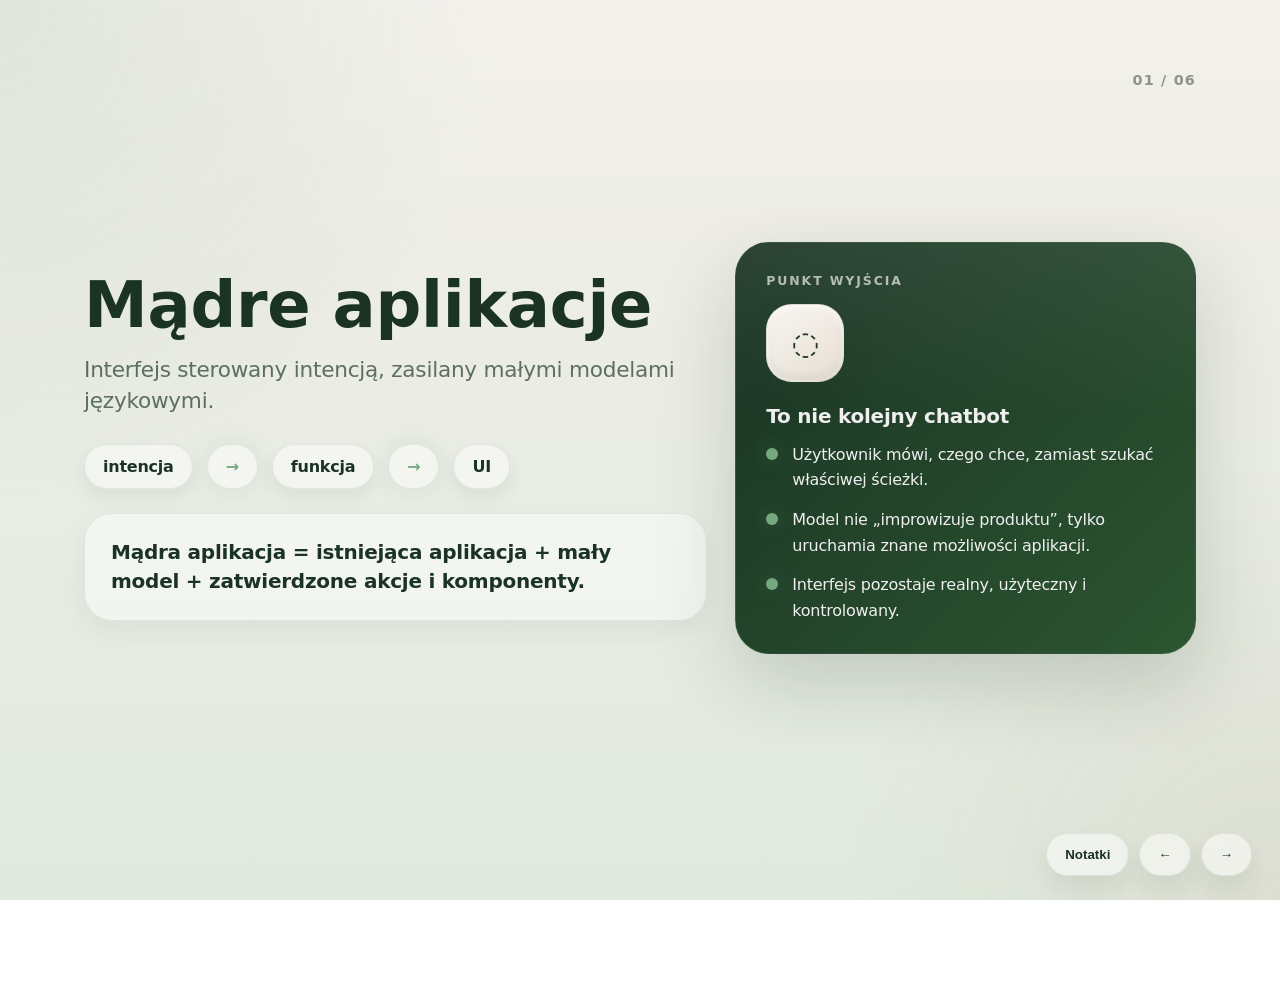
==== slides/index.html @ 8d1009f6 "Add language switcher and Polish slides deck with demo video" ====
<!doctype html>
<html lang="pl">
    <head>
        <meta charset="UTF-8" />
        <meta name="viewport" content="width=device-width, initial-scale=1.0" />
        <title>Mądre aplikacje | Slajdy meetup</title>
        <style>
            :root {
                --deep-moss: #1a3324;
                --forest-green: #2c5530;
                --burnished-copper: #9c5f32;
                --crisp-sage: #76a880;
                --warm-cream: #f2efe9;
                --sage-cream: #e1eadf;
                --text-light: #efefef;
                --text-dark: #16241b;
                --text-muted: rgba(26, 51, 36, 0.68);
                --glass: rgba(255, 255, 255, 0.35);
                --glass-strong: rgba(255, 255, 255, 0.56);
                --shadow-soft: 0 20px 50px rgba(26, 51, 36, 0.12);
                --shadow-deep: 0 30px 80px rgba(26, 51, 36, 0.18);
                --bg-gradient: linear-gradient(180deg, var(--warm-cream) 0%, var(--sage-cream) 100%);
                --canopy-gradient: linear-gradient(135deg, var(--deep-moss) 0%, var(--forest-green) 100%);
            }

            * {
                box-sizing: border-box;
                margin: 0;
                padding: 0;
            }

            html,
            body {
                width: 100%;
                height: 100%;
                overflow: hidden;
            }

            body {
                font-family: Inter, ui-sans-serif, system-ui, -apple-system, BlinkMacSystemFont, "Segoe UI", sans-serif;
                color: var(--text-dark);
                background: var(--bg-gradient);
                letter-spacing: -0.015em;
            }

            body::before {
                content: "";
                position: fixed;
                inset: 0;
                background:
                    radial-gradient(circle at top left, rgba(118, 168, 128, 0.15), transparent 32%),
                    radial-gradient(circle at bottom right, rgba(156, 95, 50, 0.08), transparent 28%),
                    linear-gradient(180deg, rgba(255, 255, 255, 0.16), transparent 30%);
                pointer-events: none;
            }

            .deck {
                position: relative;
                width: 100%;
                height: 100%;
            }

            .slide {
                position: absolute;
                inset: 0;
                padding: 72px 84px 100px;
                display: grid;
                grid-template-rows: auto 1fr auto;
                opacity: 0;
                transform: translateX(32px) scale(0.985);
                pointer-events: none;
                transition: opacity 0.35s ease, transform 0.35s ease;
            }

            .slide.active {
                opacity: 1;
                transform: translateX(0) scale(1);
                pointer-events: auto;
            }

            .slide-content {
                min-height: 0;
            }

            .slide-header {
                display: flex;
                align-items: center;
                justify-content: space-between;
                margin-bottom: 36px;
            }

            .slide-header.compact {
                justify-content: flex-end;
            }

            .eyebrow {
                display: inline-flex;
                align-items: center;
                gap: 12px;
                padding: 10px 18px;
                border-radius: 999px;
                background: rgba(255, 255, 255, 0.42);
                backdrop-filter: blur(16px);
                -webkit-backdrop-filter: blur(16px);
                border: 1px solid rgba(26, 51, 36, 0.1);
                box-shadow: 0 12px 30px rgba(26, 51, 36, 0.08);
                font-size: 0.8rem;
                font-weight: 700;
                text-transform: uppercase;
                letter-spacing: 0.14em;
                color: rgba(26, 51, 36, 0.7);
            }

            .eyebrow::before {
                content: "";
                width: 10px;
                height: 10px;
                border-radius: 50%;
                background: linear-gradient(135deg, var(--crisp-sage), #8db899);
                box-shadow: 0 0 18px rgba(118, 168, 128, 0.35);
            }

            .slide-counter {
                font-size: 0.9rem;
                font-weight: 700;
                color: rgba(26, 51, 36, 0.48);
                letter-spacing: 0.08em;
            }

            .hero-grid,
            .split-grid,
            .architecture-grid,
            .spec-grid,
            .closing-grid {
                display: grid;
                gap: 28px;
                min-height: 0;
            }

            .hero-grid {
                grid-template-columns: 1.15fr 0.85fr;
                align-items: center;
            }

            .split-grid,
            .architecture-grid,
            .spec-grid,
            .closing-grid {
                grid-template-columns: 1fr 1fr;
                align-items: stretch;
            }

            .title {
                font-size: clamp(3rem, 5vw, 5.4rem);
                line-height: 0.95;
                font-weight: 800;
                color: var(--deep-moss);
                max-width: 760px;
            }

            .subtitle {
                margin-top: 18px;
                font-size: 1.35rem;
                line-height: 1.45;
                color: var(--text-muted);
                max-width: 760px;
            }

            .formula {
                margin-top: 28px;
                display: inline-flex;
                flex-wrap: wrap;
                gap: 14px;
                align-items: center;
                font-size: 1rem;
                font-weight: 700;
                color: var(--deep-moss);
            }

            .formula span,
            .tag,
            .metric,
            .step-pill,
            .spec-pill {
                padding: 12px 18px;
                border-radius: 999px;
                background: rgba(255, 255, 255, 0.46);
                border: 1px solid rgba(26, 51, 36, 0.08);
                box-shadow: 0 8px 18px rgba(26, 51, 36, 0.07);
                backdrop-filter: blur(12px);
                -webkit-backdrop-filter: blur(12px);
            }

            .formula .accent,
            .good,
            .good-chip {
                color: var(--crisp-sage);
                box-shadow: 0 0 22px rgba(118, 168, 128, 0.18);
            }

            .bad,
            .bad-chip {
                color: var(--burnished-copper);
            }

            .glass-card,
            .frost-card {
                border-radius: 34px;
                padding: 30px;
                background: var(--glass);
                border: 1px solid rgba(255, 255, 255, 0.65);
                backdrop-filter: blur(24px);
                -webkit-backdrop-filter: blur(24px);
                box-shadow: var(--shadow-soft);
            }

            .frost-card {
                background: var(--glass-strong);
            }

            .canopy-card,
            .code-block,
            .demo-shell {
                border-radius: 34px;
                padding: 30px;
                background: var(--canopy-gradient);
                color: var(--text-light);
                border: 1px solid rgba(118, 168, 128, 0.2);
                box-shadow: var(--shadow-deep);
                position: relative;
                overflow: hidden;
            }

            .canopy-card::before,
            .code-block::before,
            .demo-shell::before {
                content: "";
                position: absolute;
                inset: 0;
                background: linear-gradient(180deg, rgba(255, 255, 255, 0.08), transparent 42%);
                pointer-events: none;
            }

            .card-title {
                font-size: 1.25rem;
                font-weight: 700;
                margin-bottom: 14px;
            }

            .card-text,
            .list,
            .mini-list li,
            .spec-list li {
                font-size: 1rem;
                line-height: 1.6;
            }

            .card-text-muted {
                color: rgba(239, 239, 239, 0.72);
            }

            .list,
            .mini-list,
            .spec-list {
                list-style: none;
                display: grid;
                gap: 14px;
            }

            .list li,
            .mini-list li,
            .spec-list li {
                display: flex;
                gap: 14px;
                align-items: flex-start;
            }

            .list li::before,
            .mini-list li::before,
            .spec-list li::before {
                content: "";
                width: 12px;
                height: 12px;
                border-radius: 50%;
                margin-top: 6px;
                flex-shrink: 0;
                background: var(--crisp-sage);
                box-shadow: 0 0 18px rgba(118, 168, 128, 0.28);
            }

            .bad-list li::before {
                background: var(--burnished-copper);
                box-shadow: none;
            }

            .stone-icon {
                width: 78px;
                height: 78px;
                border-radius: 26px;
                background: linear-gradient(145deg, #f8f5f0, #e6ddd1);
                border: 1px solid rgba(26, 51, 36, 0.06);
                box-shadow:
                    inset 0 2px 6px rgba(255, 255, 255, 0.8),
                    inset 0 -4px 10px rgba(26, 51, 36, 0.08),
                    0 16px 32px rgba(26, 51, 36, 0.12);
                display: grid;
                place-items: center;
                font-size: 2rem;
                color: var(--deep-moss);
                margin-bottom: 22px;
            }

            .stone-icon.small {
                width: 58px;
                height: 58px;
                border-radius: 20px;
                font-size: 1.45rem;
                margin-bottom: 0;
            }

            .comparison-columns {
                display: grid;
                grid-template-columns: 1fr 1fr;
                gap: 26px;
            }

            .comparison-title,
            .panel-label,
            .spec-label,
            .section-label {
                font-size: 0.78rem;
                font-weight: 800;
                letter-spacing: 0.15em;
                text-transform: uppercase;
                margin-bottom: 16px;
            }

            .panel-label,
            .spec-label,
            .section-label {
                color: rgba(239, 239, 239, 0.7);
            }

            .comparison-title.bad {
                color: var(--burnished-copper);
            }

            .comparison-title.good {
                color: var(--crisp-sage);
            }

            .path-steps {
                display: grid;
                gap: 14px;
                margin-top: 8px;
            }

            .path-step {
                display: flex;
                align-items: center;
                justify-content: space-between;
                gap: 18px;
                padding: 18px 20px;
                border-radius: 22px;
                background: rgba(255, 255, 255, 0.5);
                border: 1px solid rgba(26, 51, 36, 0.08);
                box-shadow: 0 10px 22px rgba(26, 51, 36, 0.06);
                font-weight: 600;
            }

            .path-step .index {
                width: 34px;
                height: 34px;
                border-radius: 50%;
                display: grid;
                place-items: center;
                font-size: 0.85rem;
                font-weight: 800;
                background: rgba(26, 51, 36, 0.08);
            }

            .quote-card {
                margin-top: 24px;
                padding: 24px 26px;
                border-radius: 28px;
                background: rgba(255, 255, 255, 0.46);
                border: 1px solid rgba(26, 51, 36, 0.08);
                box-shadow: 0 10px 26px rgba(26, 51, 36, 0.06);
                font-size: 1.25rem;
                line-height: 1.45;
                font-weight: 600;
                color: var(--deep-moss);
            }

            .architecture-stack {
                display: grid;
                gap: 14px;
            }

            .layer {
                border-radius: 26px;
                padding: 22px 24px;
                background: rgba(255, 255, 255, 0.48);
                border: 1px solid rgba(26, 51, 36, 0.08);
                box-shadow: 0 10px 24px rgba(26, 51, 36, 0.07);
            }

            .layer.smart {
                background: linear-gradient(145deg, rgba(118, 168, 128, 0.16), rgba(255, 255, 255, 0.46));
                border-color: rgba(118, 168, 128, 0.28);
            }

            .layer-title {
                font-size: 1rem;
                font-weight: 800;
                margin-bottom: 8px;
            }

            .layer-text {
                color: var(--text-muted);
                font-size: 0.98rem;
                line-height: 1.55;
            }

            .connector {
                height: 34px;
                display: grid;
                place-items: center;
                color: rgba(26, 51, 36, 0.42);
                font-size: 1.65rem;
                font-weight: 800;
            }

            .ui-preview {
                display: grid;
                grid-template-rows: auto auto 1fr;
                gap: 18px;
            }

            .window-top {
                display: flex;
                align-items: center;
                gap: 8px;
                opacity: 0.65;
            }

            .window-top span {
                width: 12px;
                height: 12px;
                border-radius: 50%;
                background: rgba(242, 239, 233, 0.6);
            }

            .request-card {
                padding: 18px 22px;
                border-radius: 22px;
                background: rgba(242, 239, 233, 0.1);
                border: 1px solid rgba(118, 168, 128, 0.18);
                color: rgba(239, 239, 239, 0.82);
                font-size: 1rem;
                line-height: 1.5;
            }

            .mock-ui {
                border-radius: 26px;
                padding: 22px;
                background: rgba(242, 239, 233, 0.08);
                border: 1px solid rgba(239, 239, 239, 0.08);
                display: grid;
                gap: 16px;
            }

            .ui-bar,
            .ui-card,
            .ui-chart {
                border-radius: 18px;
                background: rgba(242, 239, 233, 0.12);
                border: 1px solid rgba(239, 239, 239, 0.08);
            }

            .ui-bar {
                height: 16px;
                width: 72%;
            }

            .ui-card {
                height: 88px;
                display: grid;
                align-content: center;
                padding: 18px;
                gap: 10px;
            }

            .ui-card .line {
                height: 10px;
                border-radius: 999px;
                background: rgba(242, 239, 233, 0.22);
            }

            .ui-card .line.good-line {
                width: 64%;
                background: rgba(118, 168, 128, 0.85);
                box-shadow: 0 0 16px rgba(118, 168, 128, 0.25);
            }

            .ui-chart {
                height: 140px;
                padding: 18px;
                display: grid;
                grid-template-columns: repeat(5, 1fr);
                gap: 12px;
                align-items: end;
            }

            .ui-chart span {
                border-radius: 14px 14px 8px 8px;
                background: linear-gradient(180deg, rgba(118, 168, 128, 0.95), rgba(118, 168, 128, 0.45));
                box-shadow: 0 0 18px rgba(118, 168, 128, 0.16);
            }

            .ui-chart span:nth-child(1) { height: 36%; }
            .ui-chart span:nth-child(2) { height: 62%; }
            .ui-chart span:nth-child(3) { height: 48%; }
            .ui-chart span:nth-child(4) { height: 82%; }
            .ui-chart span:nth-child(5) { height: 58%; }

            .spec-columns {
                display: grid;
                grid-template-columns: 1fr 1fr;
                gap: 22px;
            }

            .spec-box {
                padding: 24px;
                border-radius: 28px;
                background: rgba(255, 255, 255, 0.46);
                border: 1px solid rgba(26, 51, 36, 0.08);
                box-shadow: 0 12px 26px rgba(26, 51, 36, 0.07);
            }

            .spec-box.dark {
                background: var(--canopy-gradient);
                color: var(--text-light);
                border-color: rgba(118, 168, 128, 0.2);
                box-shadow: var(--shadow-deep);
            }

            .spec-box.dark .spec-title,
            .spec-box.dark .spec-subtitle,
            .spec-box.dark .spec-list li {
                color: var(--text-light);
            }

            .spec-title {
                font-size: 1.25rem;
                font-weight: 800;
                margin-bottom: 8px;
                color: var(--deep-moss);
            }

            .spec-subtitle {
                font-size: 0.95rem;
                line-height: 1.55;
                color: var(--text-muted);
                margin-bottom: 18px;
            }

            .spec-badges {
                display: flex;
                flex-wrap: wrap;
                gap: 12px;
                margin-top: 22px;
            }

            .code-block {
                padding: 24px 26px;
                font-family: "SFMono-Regular", ui-monospace, SFMono-Regular, Menlo, monospace;
                font-size: 1rem;
                line-height: 1.8;
            }

            .code-block strong {
                color: var(--crisp-sage);
            }

            .demo-layout {
                display: grid;
                grid-template-columns: 1.15fr 0.85fr;
                gap: 28px;
                min-height: 0;
            }

            .demo-stage {
                display: grid;
                grid-template-rows: auto 1fr auto;
                gap: 18px;
            }

            .browser-bar {
                display: flex;
                align-items: center;
                gap: 8px;
                opacity: 0.55;
            }

            .browser-bar span {
                width: 12px;
                height: 12px;
                border-radius: 50%;
                background: rgba(242, 239, 233, 0.72);
            }

            .video-placeholder {
                border-radius: 28px;
                border: 1px dashed rgba(239, 239, 239, 0.2);
                display: grid;
                place-items: center;
                background:
                    linear-gradient(180deg, rgba(255, 255, 255, 0.06), transparent),
                    radial-gradient(circle at center, rgba(118, 168, 128, 0.12), transparent 35%);
                min-height: 360px;
                text-align: center;
                padding: 28px;
            }

            .video-placeholder h3 {
                font-size: 2rem;
                margin-bottom: 12px;
            }

            .video-placeholder p {
                max-width: 520px;
                line-height: 1.6;
                color: rgba(239, 239, 239, 0.78);
                font-size: 1rem;
            }

            .demo-caption {
                display: flex;
                gap: 12px;
                flex-wrap: wrap;
            }

            .check-list {
                list-style: none;
                display: grid;
                gap: 14px;
            }

            .check-list li {
                display: grid;
                grid-template-columns: 24px 1fr;
                gap: 14px;
                align-items: start;
                font-size: 1rem;
                line-height: 1.55;
            }

            .check-list li::before {
                content: "✓";
                width: 24px;
                height: 24px;
                border-radius: 50%;
                display: grid;
                place-items: center;
                background: rgba(118, 168, 128, 0.16);
                color: var(--crisp-sage);
                box-shadow: 0 0 18px rgba(118, 168, 128, 0.18);
                font-weight: 900;
            }

            .closing-quote {
                font-size: clamp(2.2rem, 3.5vw, 4rem);
                line-height: 1.05;
                font-weight: 800;
                color: var(--deep-moss);
                max-width: 760px;
            }

            .support-lines {
                margin-top: 26px;
                display: grid;
                gap: 14px;
            }

            .support-lines .line {
                padding: 18px 22px;
                border-radius: 24px;
                background: rgba(255, 255, 255, 0.5);
                border: 1px solid rgba(26, 51, 36, 0.08);
                box-shadow: 0 10px 22px rgba(26, 51, 36, 0.06);
                font-size: 1.05rem;
                font-weight: 650;
            }

            .image-frame {
                overflow: hidden;
                border-radius: 34px;
                border: 1px solid rgba(255, 255, 255, 0.66);
                background: rgba(255, 255, 255, 0.45);
                backdrop-filter: blur(20px);
                -webkit-backdrop-filter: blur(20px);
                box-shadow: var(--shadow-soft);
            }

            .image-frame img {
                display: block;
                width: 100%;
                height: 100%;
                object-fit: cover;
            }

            .image-frame.contain-frame {
                display: grid;
                place-items: center;
                padding: 24px;
                background:
                    linear-gradient(180deg, rgba(255, 255, 255, 0.62), rgba(255, 255, 255, 0.38)),
                    radial-gradient(circle at top left, rgba(118, 168, 128, 0.08), transparent 35%);
            }

            .image-frame.contain-frame img {
                width: 100%;
                height: 100%;
                object-fit: contain;
                object-position: center;
                border-radius: 24px;
                background: rgba(255, 255, 255, 0.72);
                box-shadow: 0 18px 40px rgba(26, 51, 36, 0.08);
            }

            .slide-footer {
                display: flex;
                align-items: center;
                justify-content: space-between;
                gap: 20px;
                margin-top: 28px;
            }

            .slide-hint {
                display: none;
            }

            .controls {
                position: fixed;
                right: 28px;
                bottom: 24px;
                display: flex;
                gap: 10px;
                z-index: 20;
            }

            .control-btn,
            .notes-toggle {
                appearance: none;
                border: 0;
                border-radius: 999px;
                padding: 13px 18px;
                background: rgba(255, 255, 255, 0.52);
                color: var(--deep-moss);
                font-weight: 800;
                cursor: pointer;
                backdrop-filter: blur(16px);
                -webkit-backdrop-filter: blur(16px);
                box-shadow: 0 12px 22px rgba(26, 51, 36, 0.08);
                border: 1px solid rgba(26, 51, 36, 0.08);
            }

            .notes-panel-header {
                display: flex;
                align-items: center;
                justify-content: space-between;
                gap: 16px;
                margin-bottom: 8px;
            }

            .notes-close {
                appearance: none;
                border: 0;
                border-radius: 999px;
                padding: 10px 14px;
                background: rgba(26, 51, 36, 0.08);
                color: var(--deep-moss);
                font-weight: 800;
                cursor: pointer;
            }

            .notes-panel {
                position: fixed;
                left: 28px;
                right: 28px;
                bottom: 24px;
                padding: 22px 24px;
                border-radius: 28px;
                background: rgba(255, 255, 255, 0.75);
                border: 1px solid rgba(26, 51, 36, 0.1);
                backdrop-filter: blur(22px);
                -webkit-backdrop-filter: blur(22px);
                box-shadow: var(--shadow-soft);
                z-index: 18;
                display: none;
                max-height: min(38vh, 320px);
                overflow: auto;
            }

            body.notes-open .notes-panel {
                display: block;
            }

            .notes-label {
                font-size: 0.75rem;
                text-transform: uppercase;
                letter-spacing: 0.16em;
                color: rgba(26, 51, 36, 0.48);
                font-weight: 800;
                margin-bottom: 8px;
            }

            .notes-text {
                font-size: 0.98rem;
                line-height: 1.65;
                color: rgba(26, 51, 36, 0.82);
                max-width: 1100px;
            }

            @media (max-width: 1200px) {
                .slide {
                    padding: 52px 48px 110px;
                }

                .hero-grid,
                .split-grid,
                .architecture-grid,
                .spec-grid,
                .closing-grid,
                .demo-layout,
                .comparison-columns,
                .spec-columns {
                    grid-template-columns: 1fr;
                }

                .title,
                .closing-quote {
                    max-width: none;
                }
            }

            @media (max-width: 900px) {
                html,
                body {
                    height: auto;
                    min-height: 100%;
                    overflow: auto;
                }

                body {
                    min-height: 100dvh;
                }

                .deck {
                    height: auto;
                    min-height: 100dvh;
                }

                .slide {
                    position: relative;
                    inset: auto;
                    min-height: 100dvh;
                    padding: 28px 20px 108px;
                    display: none;
                    opacity: 1;
                    transform: none;
                    transition: none;
                    overflow: visible;
                }

                .slide.active {
                    display: grid;
                }

                .slide-header,
            .slide-footer {
                    margin-bottom: 20px;
                    margin-top: 20px;
                }

                .slide-content {
                    min-height: auto;
                }

                .hero-grid,
                .split-grid,
                .architecture-grid,
                .spec-grid,
                .closing-grid,
                .demo-layout,
                .comparison-columns,
                .spec-columns {
                    grid-template-columns: 1fr;
                    gap: 18px;
                }

                .title {
                    font-size: clamp(2.1rem, 10vw, 3.2rem);
                    line-height: 1;
                }

                .subtitle {
                    font-size: 1.02rem;
                    line-height: 1.5;
                }

                .closing-quote {
                    font-size: clamp(1.95rem, 8vw, 2.8rem);
                    line-height: 1.08;
                }

                .eyebrow,
                .slide-counter,
                .formula,
                .tag,
                .spec-pill,
                .path-step,
                .support-lines .line,
                .request-card,
                .card-text,
                .list,
                .mini-list li,
                .spec-list li,
                .check-list li,
                .quote-card,
                .code-block {
                    font-size: 0.95rem;
                }

                .glass-card,
                .frost-card,
                .canopy-card,
                .code-block,
                .demo-shell,
                .spec-box,
                .image-frame {
                    border-radius: 24px;
                    padding: 20px;
                }

                .path-step {
                    grid-template-columns: 34px 1fr;
                    display: grid;
                    align-items: center;
                }

                .path-step .bad {
                    grid-column: 2;
                }

                .stone-icon {
                    width: 62px;
                    height: 62px;
                    border-radius: 20px;
                    font-size: 1.55rem;
                    margin-bottom: 16px;
                }

                .stone-icon.small {
                    width: 52px;
                    height: 52px;
                    border-radius: 18px;
                    font-size: 1.3rem;
                }

                .video-placeholder {
                    min-height: 240px;
                }

                .video-placeholder h3 {
                    font-size: 1.55rem;
                }

                .mock-ui {
                    padding: 16px;
                }

                .ui-chart {
                    height: 112px;
                    gap: 8px;
                }

                .controls {
                    left: 12px;
                    right: 12px;
                    bottom: 12px;
                    justify-content: center;
                    gap: 8px;
                }

                .control-btn,
                .notes-toggle {
                    padding: 12px 16px;
                    min-width: 64px;
                }

                .notes-panel {
                    left: 12px;
                    right: 12px;
                    bottom: 72px;
                    padding: 18px;
                    max-height: 42vh;
                    border-radius: 22px;
                }

                .notes-text {
                    font-size: 0.92rem;
                    line-height: 1.55;
                }
            }
        </style>
    </head>
    <body>
        <main class="deck">
            <section
                class="slide active"
                id="wstep"
                data-notes="Większość aplikacji nadal zmusza użytkownika do myślenia kategoriami menu, sekcji i formularzy. Ja proponuję prostą zmianę: dołożyć warstwę intencji, która rozumie cel użytkownika i mapuje go na zatwierdzone akcje lub gotowy interfejs. To nie jest prezentacja o zastępowaniu aplikacji chatem. To jest prezentacja o tym, jak aplikacja może stać się mądrzejsza."
            >
                <div class="slide-header compact">
                    <div class="slide-counter">01 / 06</div>
                </div>
                <div class="slide-content hero-grid">
                    <div>
                        <h1 class="title">Mądre aplikacje</h1>
                        <p class="subtitle">
                            Interfejs sterowany intencją, zasilany małymi modelami językowymi.
                        </p>
                        <div class="formula">
                            <span>intencja</span>
                            <span class="accent">→</span>
                            <span>funkcja</span>
                            <span class="accent">→</span>
                            <span>UI</span>
                        </div>
                        <div class="quote-card">
                            Mądra aplikacja = istniejąca aplikacja + mały model + zatwierdzone akcje i komponenty.
                        </div>
                    </div>
                    <div class="canopy-card">
                        <div class="section-label">Punkt wyjścia</div>
                        <div class="stone-icon">◌</div>
                        <h2 class="card-title">To nie kolejny chatbot</h2>
                        <ul class="list">
                            <li>Użytkownik mówi, czego chce, zamiast szukać właściwej ścieżki.</li>
                            <li>Model nie „improwizuje produktu”, tylko uruchamia znane możliwości aplikacji.</li>
                            <li>Interfejs pozostaje realny, użyteczny i kontrolowany.</li>
                        </ul>
                    </div>
                </div>
                <div class="slide-footer">
                    <div class="slide-hint">Przekaz otwierający: problem UX najpierw, model dopiero potem.</div>
                </div>
            </section>

            <section
                class="slide"
                id="problem"
                data-notes="Tutaj buduję wspólny ból. Użytkownik wie, jaki efekt chce osiągnąć, ale nie wie, jaką ścieżkę przewidział projektant. To nie jest awaria interfejsu, tylko naturalny koszt rosnącej złożoności produktu. Warstwa intencji ma skrócić drogę do celu."
            >
                <div class="slide-header">
                    <div class="eyebrow">Problem</div>
                    <div class="slide-counter">02 / 06</div>
                </div>
                <div class="slide-content split-grid">
                    <div class="frost-card">
                        <div class="comparison-title bad">Tradycyjny interfejs</div>
                        <div class="path-steps">
                            <div class="path-step">
                                <span class="index">1</span>
                                <span>Otwórz menu</span>
                                <span class="bad">tarcie</span>
                            </div>
                            <div class="path-step">
                                <span class="index">2</span>
                                <span>Znajdź sekcję</span>
                                <span class="bad">czas</span>
                            </div>
                            <div class="path-step">
                                <span class="index">3</span>
                                <span>Odszukaj funkcję</span>
                                <span class="bad">frustracja</span>
                            </div>
                            <div class="path-step">
                                <span class="index">4</span>
                                <span>Wypełnij formularz</span>
                                <span class="bad">błędy</span>
                            </div>
                            <div class="path-step">
                                <span class="index">5</span>
                                <span>Potwierdź wynik</span>
                                <span class="bad">koszt</span>
                            </div>
                        </div>
                    </div>
                    <div class="canopy-card">
                        <div class="comparison-title good">Interfejs sterowany intencją</div>
                        <div class="code-block">
                            „Pokaż mi ekran do zmiany danych rozliczeniowych”
                            <br />
                            <strong>→</strong> model wybiera zatwierdzoną akcję
                            <br />
                            <strong>→</strong> aplikacja renderuje właściwy UI
                        </div>
                        <div class="quote-card" style="margin-top: 22px; background: rgba(255, 255, 255, 0.08); color: var(--text-light); border-color: rgba(255, 255, 255, 0.08);">
                            Użytkownik podaje cel. Aplikacja wykonuje właściwą akcję.
                        </div>
                    </div>
                </div>
                <div class="slide-footer">
                    <div class="slide-hint">Teza: użytkownicy myślą w rezultatach, nie w strukturze menu.</div>
                </div>
            </section>

            <section
                class="slide"
                id="pomysl"
                data-notes="To jest najważniejszy slajd architektoniczny. Chodzi o augmentację, nie przebudowę. Backend, logika biznesowa, istniejące komponenty i routing zostają. Model siedzi pomiędzy językiem naturalnym a zestawem znanych akcji. Dzięki temu zyskujemy inteligencję bez porzucania istniejącej inwestycji."
            >
                <div class="slide-header">
                    <div class="eyebrow">Pomysł</div>
                    <div class="slide-counter">03 / 06</div>
                </div>
                <div class="slide-content architecture-grid">
                    <div class="frost-card">
                        <h2 class="title" style="font-size: 3.2rem; max-width: 620px;">Dodaj warstwę intencji. Zachowaj aplikację.</h2>
                        <p class="subtitle" style="max-width: 620px;">
                            Intencja użytkownika trafia do lekkiego modelu, a model mapuje ją na znaną funkcję albo gotowy interfejs.
                        </p>
                        <div class="architecture-stack" style="margin-top: 28px;">
                            <div class="layer">
                                <div class="layer-title">Warstwa użytkownika</div>
                                <div class="layer-text">Krótka instrukcja w języku naturalnym: cel, nie ścieżka.</div>
                            </div>
                            <div class="connector">↓</div>
                            <div class="layer smart">
                                <div class="layer-title">Warstwa smart</div>
                                <div class="layer-text">Mały model wybiera z katalogu zatwierdzonych akcji i wzorców UI.</div>
                            </div>
                            <div class="connector">↓</div>
                            <div class="layer">
                                <div class="layer-title">Istniejąca aplikacja</div>
                                <div class="layer-text">Backend, routing, formularze, komponenty, autoryzacja i logika biznesowa.</div>
                            </div>
                        </div>
                    </div>
                    <div class="canopy-card ui-preview">
                        <div class="section-label">Przepływ wykonania</div>
                        <div class="window-top"><span></span><span></span><span></span></div>
                        <div class="request-card">„Pokaż porównanie tego tygodnia do poprzedniego i przejdź do właściwego widoku.”</div>
                        <div class="mock-ui">
                            <div class="ui-bar"></div>
                            <div class="ui-card">
                                <div class="line" style="width: 78%;"></div>
                                <div class="line good-line"></div>
                            </div>
                            <div class="ui-chart">
                                <span></span><span></span><span></span><span></span><span></span>
                            </div>
                        </div>
                        <ul class="mini-list" style="margin-top: 8px;">
                            <li>Model rozumie intencję.</li>
                            <li>Wybiera dozwoloną akcję.</li>
                            <li>Aplikacja pokazuje żądany interfejs.</li>
                        </ul>
                    </div>
                </div>
                <div class="slide-footer">
                    <div class="slide-hint">Najmocniejsza linia: nie przebudowujemy produktu, dokładamy warstwę intencji.</div>
                </div>
            </section>

            <section
                class="slide"
                id="technologia"
                data-notes="Tutaj tłumaczę wybór techniczny. Nie potrzebuję ogromnego modelu do otwartego rozumowania. Potrzebuję modelu, który dobrze mapuje intencję na znane akcje. W tym kontekście mały model jest praktyczny: tańszy, lżejszy, łatwiejszy do uruchomienia lokalnie albo na prywatnym serwerze. FunctionGemma 270M to specjalizowana wersja Gemma 3 270M pod function calling, z otwartymi wagami i licencją do odpowiedzialnego commercial use."
            >
                <div class="slide-header">
                    <div class="eyebrow">Technologia</div>
                    <div class="slide-counter">04 / 06</div>
                </div>
                <div class="slide-content spec-grid">
                    <div class="frost-card">
                        <h2 class="title" style="font-size: 2.8rem; max-width: 620px;">Dlaczego małe modele?</h2>
                        <p class="subtitle" style="max-width: 620px;">
                            Przy zadaniu ograniczonym przez znany zestaw akcji „wystarczająco dobre” wygrywa z „maksymalnie dużym”.
                        </p>
                        <div class="spec-columns" style="margin-top: 26px;">
                            <div class="spec-box">
                                <div class="spec-title">Korzyści produktowe</div>
                                <ul class="spec-list">
                                    <li>niższy koszt uruchomienia</li>
                                    <li>niższe opóźnienie</li>
                                    <li>większa prywatność</li>
                                <li>lokalnie / na urządzeniu / prywatny serwer</li>
                                </ul>
                            </div>
                            <div class="spec-box">
                                <div class="spec-title">Korzyści architektoniczne</div>
                                <ul class="spec-list">
                                    <li>łatwiej ograniczyć zakres działania</li>
                                    <li>łatwiej stroić pod konkretną domenę</li>
                                    <li>łatwiej utrzymać przewidywalny output</li>
                                    <li>łatwiej wpiąć w istniejący produkt</li>
                                </ul>
                            </div>
                        </div>
                    </div>
                    <div class="spec-box dark">
                        <div class="spec-label">Silnik przykładowy</div>
                        <div class="stone-icon small">◎</div>
                        <div class="spec-title" style="margin-top: 16px;">FunctionGemma 270M</div>
                        <div class="spec-subtitle" style="color: rgba(239, 239, 239, 0.76);">
                            Specjalizowana wersja <strong>Gemma 3 270M</strong>, dostrojona do wywołań funkcji i mapowania języka naturalnego na akcje API.
                        </div>
                        <ul class="spec-list">
                            <li>model dostrojony do wywołań funkcji</li>
                            <li>otwarte wagi modelu</li>
                            <li>licencja do odpowiedzialnego użycia komercyjnego</li>
                            <li>dobry wybór przy zdefiniowanej powierzchni API</li>
                            <li>dobry wybór dla podejścia local-first i prywatnych wdrożeń</li>
                        </ul>
                        <div class="spec-badges">
                            <span class="spec-pill good-chip">270M</span>
                            <span class="spec-pill">Gemma 3</span>
                            <span class="spec-pill good-chip">wywołania funkcji</span>
                            <span class="spec-pill">otwarte wagi</span>
                            <span class="spec-pill">lokalnie / prywatnie</span>
                        </div>
                        <div class="code-block" style="margin-top: 22px;">
                            język naturalny <strong>→</strong> wybór funkcji <strong>→</strong> działanie produktu
                        </div>
                    </div>
                </div>
                <div class="slide-footer">
                    <div class="slide-hint">Nie sprzedawaj „magii”. Sprzedaj dopasowanie modelu do ograniczonego problemu.</div>
                </div>
            </section>

            <section
                class="slide"
                id="demo"
                data-notes="To jest kulminacja. Mów mniej, pokazuj więcej. Użytkownik wpisuje intencję. Model mapuje ją do zatwierdzonej akcji. Aplikacja pokazuje właściwy interfejs. Jeśli jeszcze nie masz pliku wideo w repo, ten slajd ma już gotowe miejsce na nagranie. Docelowo podmień placeholder na realne demo i trzymaj całość pod minutą."
            >
                <div class="slide-header">
                    <div class="eyebrow">Demo</div>
                    <div class="slide-counter">05 / 06</div>
                </div>
                <div class="slide-content demo-layout">
                    <div class="demo-shell demo-stage">
                        <div class="browser-bar"><span></span><span></span><span></span></div>
                        <video
                            src="smart-apps-demo.mp4"
                            controls
                            muted
                            loop
                            playsinline
                            style="width: 100%; height: 100%; min-height: 360px; object-fit: contain; border-radius: 28px; background: rgba(0,0,0,0.15);"
                        ></video>

                    </div>
                    <div class="frost-card">
                        <h2 class="title" style="font-size: 2.45rem; max-width: 460px;">Użytkownik mówi, czego chce. Aplikacja reaguje.</h2>
                        <p class="subtitle" style="max-width: 460px;">
                            Żadnych menu, żadnych formularzy. Jedno zdanie uruchamia właściwą funkcję produktu.
                        </p>
                        <div class="quote-card" style="margin-top: 26px; font-size: 1.1rem;">
                            Najważniejsze nie jest to, że model „odpisuje". Najważniejsze jest to, że <span class="good">produkt reaguje</span>.
                        </div>
                    </div>
                    </div>
                </div>
                <div class="slide-footer">
                    <div class="slide-hint">Najciszej mówiony slajd. Wideo ma wykonać robotę.</div>
                </div>
            </section>

            <section
                class="slide"
                id="wniosek"
                data-notes="Zakończenie ma być proste i mocne. Nie twierdzę, że każdy produkt powinien stać się agentem. Twierdzę, że wiele aplikacji może dostać warstwę intencji, która skraca drogę do celu. Duże modele nie są jedyną drogą. Małe modele są często wystarczające, jeśli akcje są znane, a produkt zachowuje kontrolę nad logiką krytyczną."
            >
                <div class="slide-header">
                    <div class="eyebrow">Wniosek</div>
                    <div class="slide-counter">06 / 06</div>
                </div>
                <div class="slide-content closing-grid">
                    <div class="frost-card">
                        <h2 class="closing-quote">
                            Aplikacje mogą stać się mądrzejsze bez zamiany w gigantycznych agentów chmurowych.
                        </h2>
                        <div class="support-lines">
                            <div class="line">Zacznij od ograniczonych, zatwierdzonych akcji.</div>
                            <div class="line">Zostaw logikę krytyczną po stronie aplikacji.</div>
                            <div class="line">Użyj małego modelu jako warstwy intencji.</div>
                        </div>
                        <div class="quote-card" style="margin-top: 28px;">
                            Przyszłość nie musi oznaczać „chat zastępuje UI”.<br />
                            Przyszłość może oznaczać: <span class="good">UI rozumie intencję</span>.
                        </div>
                    </div>
                    <div class="image-frame contain-frame">
                        <img
                            src="../ui_future_infographic.png"
                            alt="Infografika o przejściu od kliknięć do intencji"
                        />
                    </div>
                </div>
                <div class="slide-footer">
                    <div class="slide-hint">Zakończ tezą produktową, nie szczegółem modelu.</div>
                </div>
            </section>
        </main>

        <div class="notes-panel" aria-live="polite">
            <div class="notes-panel-header">
                <div class="notes-label">Notatki prelegenta</div>
                <button class="notes-close" type="button" id="notes-close-btn">Zamknij</button>
            </div>
            <div class="notes-text" id="notes-text"></div>
        </div>

        <div class="controls">
            <button class="notes-toggle" type="button" id="notes-toggle-btn">Notatki</button>
            <button class="control-btn" type="button" id="prev-btn">←</button>
            <button class="control-btn" type="button" id="next-btn">→</button>
        </div>

        <script>
            const slides = Array.from(document.querySelectorAll(".slide"));
            const notesText = document.getElementById("notes-text");
            const prevBtn = document.getElementById("prev-btn");
            const nextBtn = document.getElementById("next-btn");
            const notesButtons = document.querySelectorAll(".notes-toggle");
            const notesCloseBtn = document.getElementById("notes-close-btn");
            const slideHashes = slides.map((_, index) => String(index + 1));
            let current = 0;

            function renderSlide(index, options = {}) {
                const { updateHash = true } = options;
                current = Math.max(0, Math.min(index, slides.length - 1));
                slides.forEach((slide, slideIndex) => {
                    slide.classList.toggle("active", slideIndex === current);
                });
                notesText.textContent = slides[current].dataset.notes || "";
                if (updateHash) {
                    const nextHash = `#${slideHashes[current]}`;
                    if (window.location.hash !== nextHash) {
                        window.history.replaceState(null, "", nextHash);
                    }
                }
                if (window.innerWidth <= 900) {
                    window.scrollTo(0, 0);
                }
            }

            function nextSlide() {
                renderSlide(current + 1);
            }

            function prevSlide() {
                renderSlide(current - 1);
            }

            function toggleNotes() {
                document.body.classList.toggle("notes-open");
            }

            function closeNotes() {
                document.body.classList.remove("notes-open");
            }

            function renderFromHash() {
                const hash = window.location.hash.replace("#", "");
                const slideIndex = slideHashes.indexOf(hash);
                if (slideIndex >= 0) {
                    renderSlide(slideIndex, { updateHash: false });
                    return;
                }
                renderSlide(0);
            }

            prevBtn.addEventListener("click", prevSlide);
            nextBtn.addEventListener("click", nextSlide);
            notesButtons.forEach((button) => button.addEventListener("click", toggleNotes));
            notesCloseBtn.addEventListener("click", closeNotes);
            window.addEventListener("hashchange", renderFromHash);

            document.addEventListener("keydown", (event) => {
                if (["ArrowRight", "PageDown", " "].includes(event.key)) {
                    event.preventDefault();
                    nextSlide();
                }
                if (["ArrowLeft", "PageUp"].includes(event.key)) {
                    event.preventDefault();
                    prevSlide();
                }
                if (event.key.toLowerCase() === "n") {
                    event.preventDefault();
                    toggleNotes();
                }
                if (event.key === "Escape") {
                    closeNotes();
                }
                if (event.key === "Home") {
                    event.preventDefault();
                    renderSlide(0);
                }
                if (event.key === "End") {
                    event.preventDefault();
                    renderSlide(slides.length - 1);
                }
            });

            renderFromHash();
        </script>
    </body>
</html>
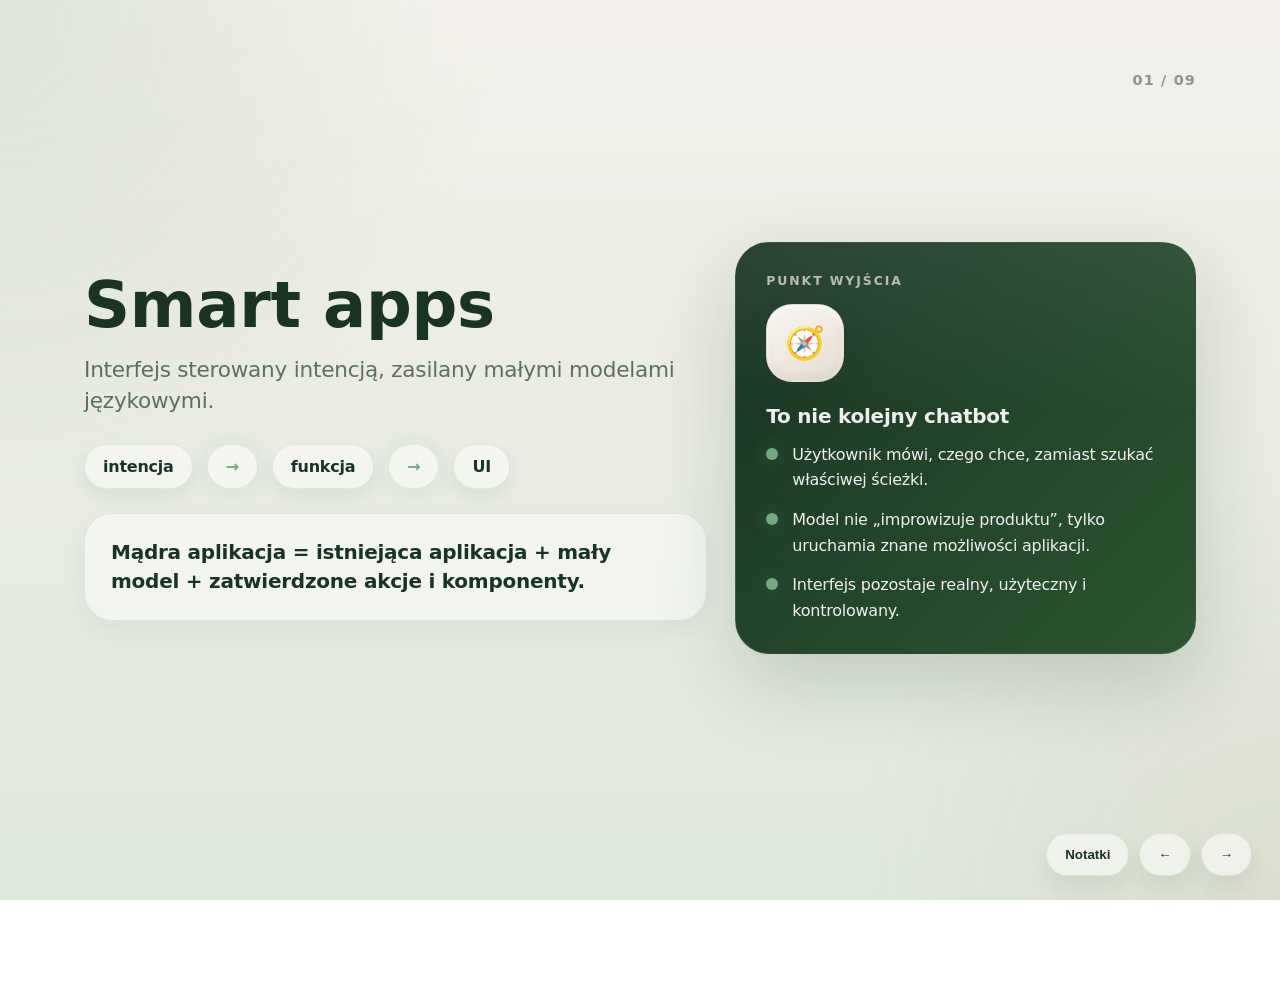
==== commit 735c650a: "update title to smart apps and starting point icon update" ====
--- a/slides/index.html
+++ b/slides/index.html
@@ -3,7 +3,7 @@
     <head>
         <meta charset="UTF-8" />
         <meta name="viewport" content="width=device-width, initial-scale=1.0" />
-        <title>Mądre aplikacje | Slajdy meetup</title>
+        <title>Smart Apps | Slajdy </title>
         <style>
             :root {
                 --deep-moss: #1a3324;
@@ -1024,11 +1024,11 @@
                 data-notes="Większość aplikacji nadal zmusza użytkownika do myślenia kategoriami menu, sekcji i formularzy. Ja proponuję prostą zmianę: dołożyć warstwę intencji, która rozumie cel użytkownika i mapuje go na zatwierdzone akcje lub gotowy interfejs. To nie jest prezentacja o zastępowaniu aplikacji chatem. To jest prezentacja o tym, jak aplikacja może stać się mądrzejsza."
             >
                 <div class="slide-header compact">
-                    <div class="slide-counter">01 / 06</div>
+                    <div class="slide-counter">01 / 09</div>
                 </div>
                 <div class="slide-content hero-grid">
                     <div>
-                        <h1 class="title">Mądre aplikacje</h1>
+                        <h1 class="title">Smart apps</h1>
                         <p class="subtitle">
                             Interfejs sterowany intencją, zasilany małymi modelami językowymi.
                         </p>
@@ -1045,7 +1045,7 @@
                     </div>
                     <div class="canopy-card">
                         <div class="section-label">Punkt wyjścia</div>
-                        <div class="stone-icon">◌</div>
+                        <div class="stone-icon">🧭</div>
                         <h2 class="card-title">To nie kolejny chatbot</h2>
                         <ul class="list">
                             <li>Użytkownik mówi, czego chce, zamiast szukać właściwej ścieżki.</li>
@@ -1066,7 +1066,7 @@
             >
                 <div class="slide-header">
                     <div class="eyebrow">Problem</div>
-                    <div class="slide-counter">02 / 06</div>
+                    <div class="slide-counter">02 / 09</div>
                 </div>
                 <div class="slide-content split-grid">
                     <div class="frost-card">
@@ -1125,7 +1125,7 @@
             >
                 <div class="slide-header">
                     <div class="eyebrow">Pomysł</div>
-                    <div class="slide-counter">03 / 06</div>
+                    <div class="slide-counter">03 / 09</div>
                 </div>
                 <div class="slide-content architecture-grid">
                     <div class="frost-card">
@@ -1153,7 +1153,7 @@
                     <div class="canopy-card ui-preview">
                         <div class="section-label">Przepływ wykonania</div>
                         <div class="window-top"><span></span><span></span><span></span></div>
-                        <div class="request-card">„Pokaż porównanie tego tygodnia do poprzedniego i przejdź do właściwego widoku.”</div>
+                        <div class="request-card">„Porównaj wyniki sprzedaży tego tygodnia z poprzednim.”</div>
                         <div class="mock-ui">
                             <div class="ui-bar"></div>
                             <div class="ui-card">
@@ -1183,7 +1183,7 @@
             >
                 <div class="slide-header">
                     <div class="eyebrow">Technologia</div>
-                    <div class="slide-counter">04 / 06</div>
+                    <div class="slide-counter">04 / 09</div>
                 </div>
                 <div class="slide-content spec-grid">
                     <div class="frost-card">
@@ -1250,7 +1250,7 @@
             >
                 <div class="slide-header">
                     <div class="eyebrow">Demo</div>
-                    <div class="slide-counter">05 / 06</div>
+                    <div class="slide-counter">05 / 09</div>
                 </div>
                 <div class="slide-content demo-layout">
                     <div class="demo-shell demo-stage">
@@ -1283,12 +1283,69 @@
 
             <section
                 class="slide"
+                id="usecase-bank"
+                data-notes=""
+            >
+                <div class="slide-header">
+                    <div class="eyebrow">Use Case</div>
+                    <div class="slide-counter">06 / 09</div>
+                </div>
+                <div class="slide-content" style="display:flex;align-items:center;justify-content:center;height:100%;">
+                    <div class="image-frame contain-frame" style="max-width:90%;max-height:80vh;">
+                        <img src="../usecase-assets/bank_usecae.png" alt="Bank use case" style="width:100%;height:100%;object-fit:contain;" />
+                    </div>
+                </div>
+                <div class="slide-footer">
+                    <div class="slide-hint"></div>
+                </div>
+            </section>
+
+            <section
+                class="slide"
+                id="usecase-gov"
+                data-notes=""
+            >
+                <div class="slide-header">
+                    <div class="eyebrow">Use Case</div>
+                    <div class="slide-counter">07 / 09</div>
+                </div>
+                <div class="slide-content" style="display:flex;align-items:center;justify-content:center;height:100%;">
+                    <div class="image-frame contain-frame" style="max-width:90%;max-height:80vh;">
+                        <img src="../usecase-assets/gov_usecase.png" alt="Gov use case" style="width:100%;height:100%;object-fit:contain;" />
+                    </div>
+                </div>
+                <div class="slide-footer">
+                    <div class="slide-hint"></div>
+                </div>
+            </section>
+
+            <section
+                class="slide"
+                id="usecase-zus"
+                data-notes=""
+            >
+                <div class="slide-header">
+                    <div class="eyebrow">Use Case</div>
+                    <div class="slide-counter">08 / 09</div>
+                </div>
+                <div class="slide-content" style="display:flex;align-items:center;justify-content:center;height:100%;">
+                    <div class="image-frame contain-frame" style="max-width:90%;max-height:80vh;">
+                        <img src="../usecase-assets/zus.png" alt="ZUS use case" style="width:100%;height:100%;object-fit:contain;" />
+                    </div>
+                </div>
+                <div class="slide-footer">
+                    <div class="slide-hint"></div>
+                </div>
+            </section>
+
+            <section
+                class="slide"
                 id="wniosek"
                 data-notes="Zakończenie ma być proste i mocne. Nie twierdzę, że każdy produkt powinien stać się agentem. Twierdzę, że wiele aplikacji może dostać warstwę intencji, która skraca drogę do celu. Duże modele nie są jedyną drogą. Małe modele są często wystarczające, jeśli akcje są znane, a produkt zachowuje kontrolę nad logiką krytyczną."
             >
                 <div class="slide-header">
                     <div class="eyebrow">Wniosek</div>
-                    <div class="slide-counter">06 / 06</div>
+                    <div class="slide-counter">09 / 09</div>
                 </div>
                 <div class="slide-content closing-grid">
                     <div class="frost-card">
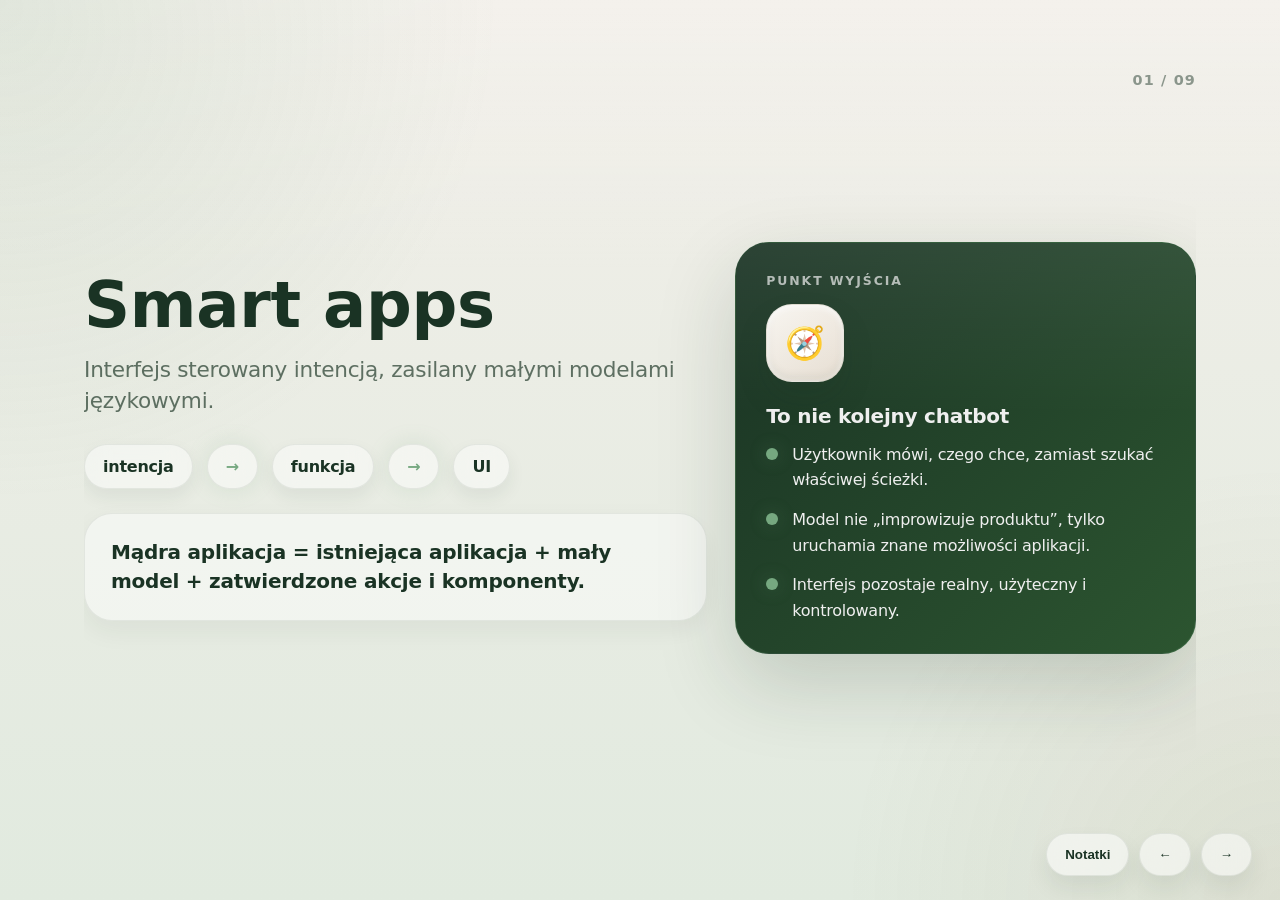
==== commit 7c1702ad: "update traditional interface steps" ====
--- a/slides/index.html
+++ b/slides/index.html
@@ -80,6 +80,7 @@
 
             .slide-content {
                 min-height: 0;
+                overflow-y: auto;
             }
 
             .slide-header {
@@ -358,7 +359,6 @@
             .path-step {
                 display: flex;
                 align-items: center;
-                justify-content: space-between;
                 gap: 18px;
                 padding: 18px 20px;
                 border-radius: 22px;
@@ -866,12 +866,13 @@
                     position: relative;
                     inset: auto;
                     min-height: 100dvh;
+                    height: auto;
                     padding: 28px 20px 108px;
                     display: none;
                     opacity: 1;
                     transform: none;
                     transition: none;
-                    overflow: visible;
+                    overflow-y: auto;
                 }
 
                 .slide.active {
@@ -1070,32 +1071,28 @@
                 </div>
                 <div class="slide-content split-grid">
                     <div class="frost-card">
-                        <div class="comparison-title bad">Tradycyjny interfejs</div>
+                        <div class="comparison-title bad">Typowa ścieżka w aplikacji</div>
+                        <p style="font-size: 0.85rem; opacity: 0.7; margin: 0 0 16px;">5 kroków, żeby zrobić jedną rzecz</p>
                         <div class="path-steps">
                             <div class="path-step">
                                 <span class="index">1</span>
                                 <span>Otwórz menu</span>
-                                <span class="bad">tarcie</span>
                             </div>
                             <div class="path-step">
-                                <span class="index">2</span>
-                                <span>Znajdź sekcję</span>
-                                <span class="bad">czas</span>
+                                <span class="index">↓</span>
+                                <span>Znajdź właściwą sekcję</span>
                             </div>
                             <div class="path-step">
-                                <span class="index">3</span>
-                                <span>Odszukaj funkcję</span>
-                                <span class="bad">frustracja</span>
+                                <span class="index">↓</span>
+                                <span>Odszukaj konkretną funkcję</span>
                             </div>
                             <div class="path-step">
-                                <span class="index">4</span>
+                                <span class="index">↓</span>
                                 <span>Wypełnij formularz</span>
-                                <span class="bad">błędy</span>
                             </div>
                             <div class="path-step">
                                 <span class="index">5</span>
-                                <span>Potwierdź wynik</span>
-                                <span class="bad">koszt</span>
+                                <span>Potwierdź i czekaj na wynik</span>
                             </div>
                         </div>
                     </div>
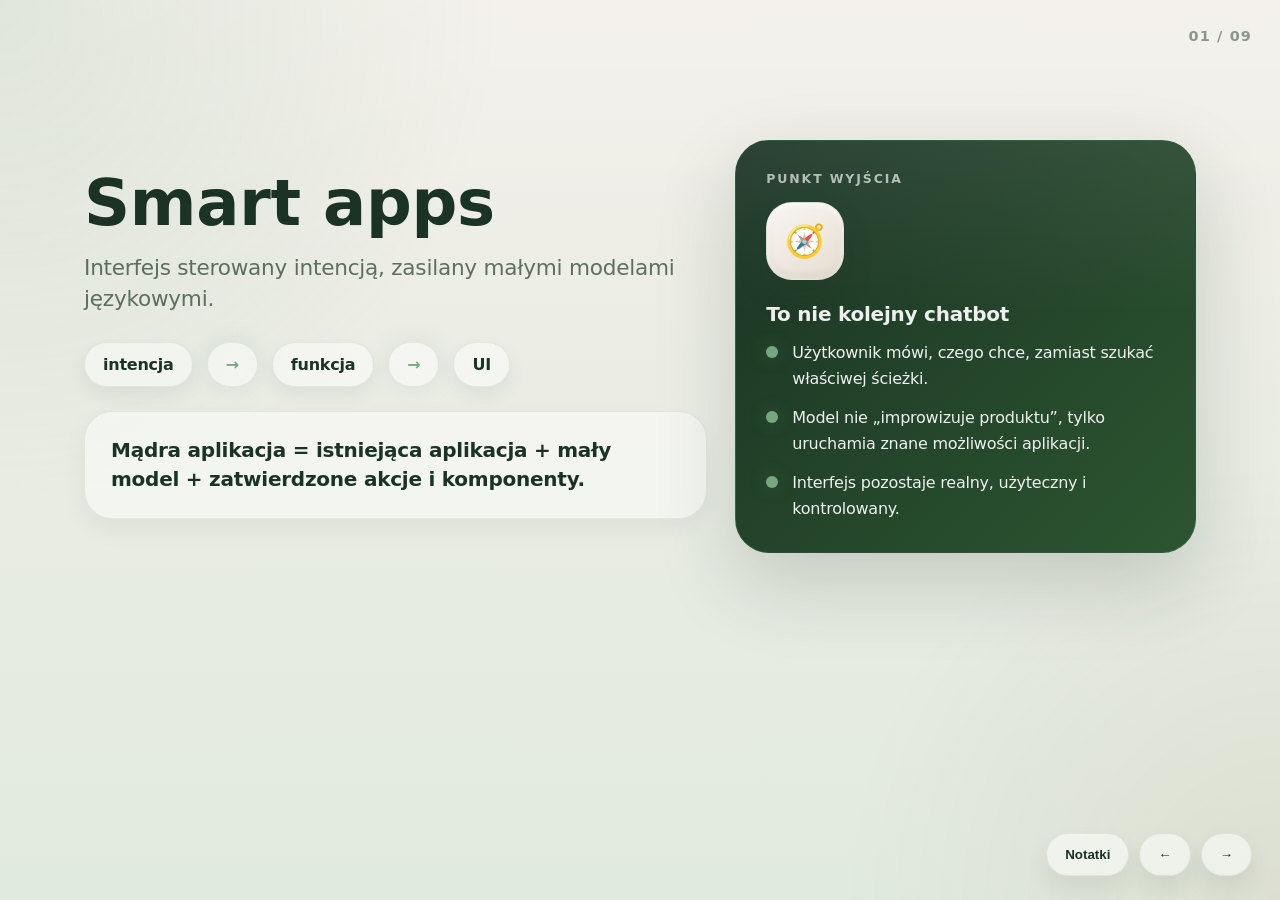
==== commit 393399fc: "Adjust slide padding and header positioning in styles" ====
--- a/slides/index.html
+++ b/slides/index.html
@@ -63,13 +63,12 @@
             .slide {
                 position: absolute;
                 inset: 0;
-                padding: 72px 84px 100px;
-                display: grid;
-                grid-template-rows: auto 1fr auto;
+                padding: 140px 84px 100px;
                 opacity: 0;
                 transform: translateX(32px) scale(0.985);
                 pointer-events: none;
                 transition: opacity 0.35s ease, transform 0.35s ease;
+                overflow-y: auto;
             }
 
             .slide.active {
@@ -80,14 +79,16 @@
 
             .slide-content {
                 min-height: 0;
-                overflow-y: auto;
             }
 
             .slide-header {
+                position: fixed;
+                top: 28px;
+                right: 28px;
                 display: flex;
                 align-items: center;
                 justify-content: space-between;
-                margin-bottom: 36px;
+                z-index: 15;
             }
 
             .slide-header.compact {
@@ -1218,16 +1219,13 @@
                         </div>
                         <ul class="spec-list">
                             <li>model dostrojony do wywołań funkcji</li>
-                            <li>otwarte wagi modelu</li>
-                            <li>licencja do odpowiedzialnego użycia komercyjnego</li>
                             <li>dobry wybór przy zdefiniowanej powierzchni API</li>
                             <li>dobry wybór dla podejścia local-first i prywatnych wdrożeń</li>
                         </ul>
                         <div class="spec-badges">
-                            <span class="spec-pill good-chip">270M</span>
+                            <span class="spec-pill ">270M</span>
                             <span class="spec-pill">Gemma 3</span>
-                            <span class="spec-pill good-chip">wywołania funkcji</span>
-                            <span class="spec-pill">otwarte wagi</span>
+                            <span class="spec-pill ">function calling</span>
                             <span class="spec-pill">lokalnie / prywatnie</span>
                         </div>
                         <div class="code-block" style="margin-top: 22px;">
